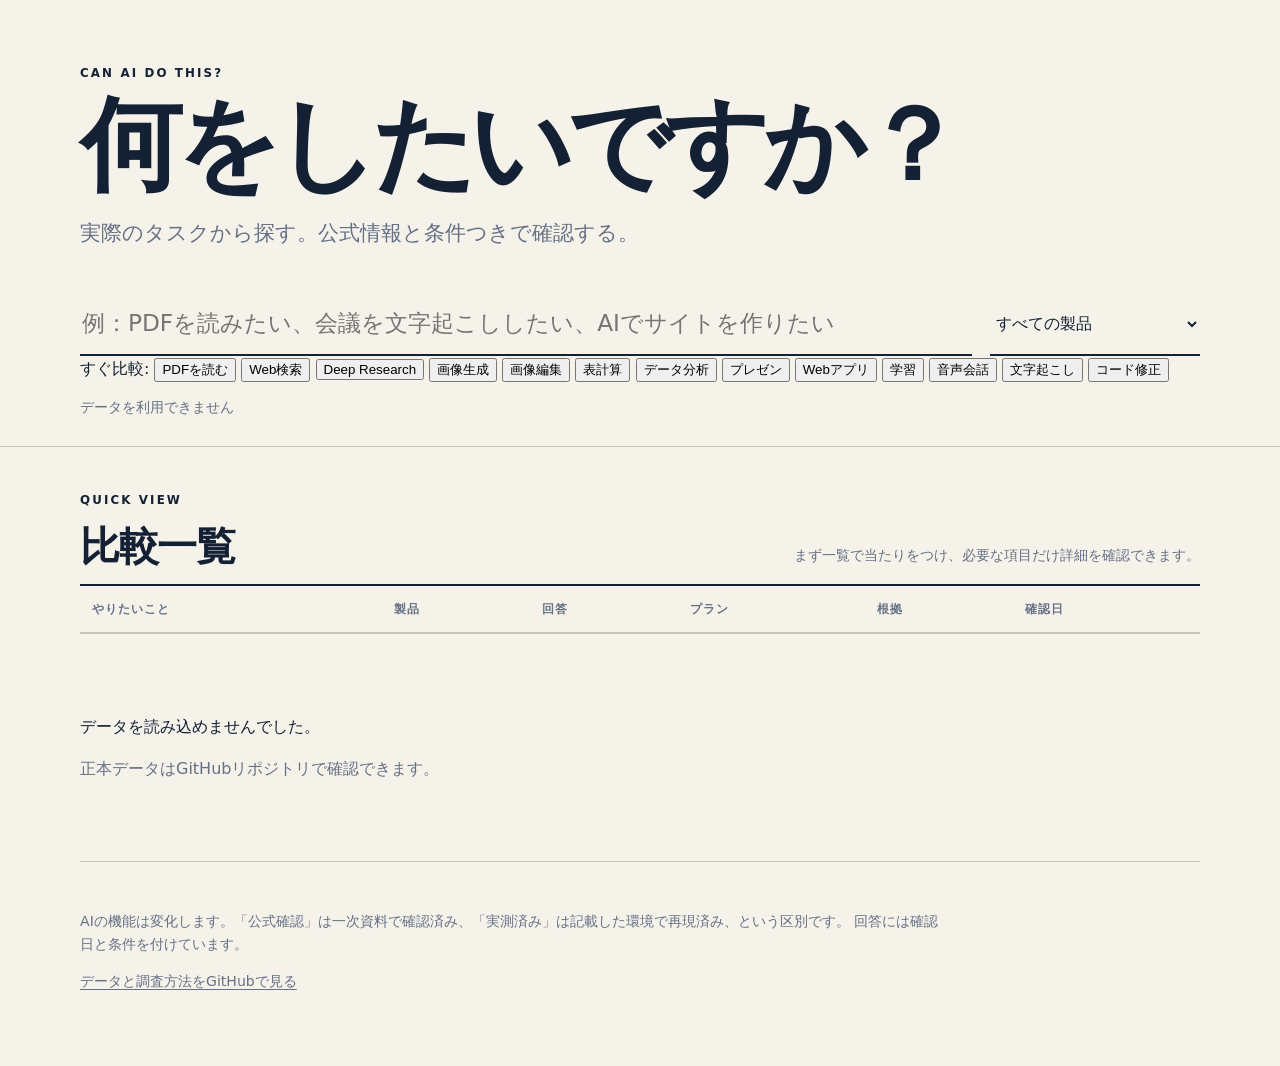
==== site/index.html @ ee1cc753 "Add plain-language comparison shortcuts" ====
<!doctype html>
<html lang="ja">
<head>
  <meta charset="utf-8">
  <meta name="viewport" content="width=device-width, initial-scale=1">
  <meta name="description" content="AIで実際に何ができるかを、公式情報と利用条件つきで確認できるタスク別データベース。">
  <title>Can AI Do This?</title>
  <link rel="stylesheet" href="./styles.css">
</head>
<body>
  <header class="masthead">
    <div class="wrap">
      <p class="eyebrow">CAN AI DO THIS?</p>
      <h1>何をしたいですか？</h1>
      <p class="lede">実際のタスクから探す。公式情報と条件つきで確認する。</p>

      <div class="search-row">
        <label class="sr-only" for="search">タスクを検索</label>
        <input id="search" type="search" autocomplete="off" placeholder="例：PDFを読みたい、会議を文字起こししたい、AIでサイトを作りたい">
        <label class="sr-only" for="product-filter">製品で絞り込む</label>
        <select id="product-filter">
          <option value="">すべての製品</option>
        </select>
      </div>

      <div class="quick-queries" aria-label="よく比較するタスク">
        <span>すぐ比較:</span>
        <button type="button" data-query="PDFを読みたい">PDFを読む</button>
        <button type="button" data-query="ネットで調べたい">Web検索</button>
        <button type="button" data-query="Deep Research">Deep Research</button>
        <button type="button" data-query="画像を作りたい">画像生成</button>
        <button type="button" data-query="写真を直したい">画像編集</button>
        <button type="button" data-query="エクセルを編集したい">表計算</button>
        <button type="button" data-query="Excelを分析したい">データ分析</button>
        <button type="button" data-query="パワポを作りたい">プレゼン</button>
        <button type="button" data-query="AIでサイトを作りたい">Webアプリ</button>
        <button type="button" data-query="勉強を教えてほしい">学習</button>
        <button type="button" data-query="AIと話したい">音声会話</button>
        <button type="button" data-query="会議を文字起こししたい">文字起こし</button>
        <button type="button" data-query="GitHubのコードを直してほしい">コード修正</button>
      </div>

      <div class="meta-row">
        <span id="result-count">読み込み中…</span>
        <span id="freshness"></span>
      </div>
    </div>
  </header>

  <main class="wrap">
    <section class="comparison-section" aria-labelledby="comparison-heading">
      <div class="section-head">
        <div>
          <p class="section-kicker">QUICK VIEW</p>
          <h2 id="comparison-heading" class="section-title">比較一覧</h2>
        </div>
        <p class="section-note">まず一覧で当たりをつけ、必要な項目だけ詳細を確認できます。</p>
      </div>
      <div class="comparison-wrap">
        <table class="comparison-table">
          <thead>
            <tr>
              <th scope="col">やりたいこと</th>
              <th scope="col">製品</th>
              <th scope="col">回答</th>
              <th scope="col">プラン</th>
              <th scope="col">根拠</th>
              <th scope="col">確認日</th>
            </tr>
          </thead>
          <tbody id="comparison-body"></tbody>
        </table>
      </div>
    </section>

    <section class="detail-section" aria-labelledby="detail-heading" hidden>
      <div class="section-head">
        <div>
          <p class="section-kicker">DETAILS</p>
          <h2 id="detail-heading" class="section-title">詳しく見る</h2>
        </div>
      </div>
      <div id="results" aria-live="polite"></div>
    </section>

    <div id="empty" class="empty" hidden>
      <p>一致する項目はまだありません。</p>
      <p class="muted">短い言葉、製品名、別の動詞で検索してみてください。</p>
    </div>
    <div id="error" class="error" hidden>
      <p>データを読み込めませんでした。</p>
      <p class="muted">正本データはGitHubリポジトリで確認できます。</p>
    </div>
  </main>

  <footer class="wrap footer">
    <p>
      AIの機能は変化します。「公式確認」は一次資料で確認済み、「実測済み」は記載した環境で再現済み、という区別です。
      回答には確認日と条件を付けています。
    </p>
    <p>
      <a href="https://github.com/Josh-Temple/can-ai-do-this">データと調査方法をGitHubで見る</a>
    </p>
  </footer>

  <script src="./freshness.js" defer></script>
  <script src="./app.js" defer></script>
</body>
</html>
---- site/styles.css ----
:root {
  --paper: #f5f2ea;
  --ink: #142033;
  --muted: #667085;
  --line: #c9c4b9;
  --soft: #e9e4d9;
  --yes: #1f6b4f;
  --partial: #8a5a12;
  --no: #8a2f2f;
  --unknown: #5d6470;
  --max: 1120px;
}

* { box-sizing: border-box; }

html {
  color-scheme: light;
  scroll-behavior: smooth;
}

body {
  margin: 0;
  background: var(--paper);
  color: var(--ink);
  font-family: Inter, "Noto Sans JP", ui-sans-serif, system-ui, -apple-system, BlinkMacSystemFont, "Segoe UI", sans-serif;
  line-height: 1.6;
}

a {
  color: inherit;
  text-underline-offset: 0.18em;
}

.wrap {
  width: min(var(--max), calc(100% - 36px));
  margin: 0 auto;
}

.masthead {
  padding: 64px 0 28px;
  border-bottom: 1px solid var(--line);
}

.eyebrow,
.section-kicker {
  margin: 0 0 14px;
  font-size: 0.74rem;
  letter-spacing: 0.18em;
  font-weight: 750;
}

h1 {
  margin: 0;
  max-width: 900px;
  font-size: clamp(2.6rem, 8vw, 6.4rem);
  line-height: 0.94;
  letter-spacing: -0.06em;
  font-weight: 760;
}

.lede {
  margin: 24px 0 0;
  font-size: clamp(1rem, 2.2vw, 1.3rem);
  color: var(--muted);
}

.search-row {
  display: grid;
  grid-template-columns: minmax(0, 1fr) 210px;
  gap: 18px;
  margin-top: 42px;
}

input,
select {
  width: 100%;
  border: 0;
  border-bottom: 2px solid var(--ink);
  border-radius: 0;
  background: transparent;
  color: var(--ink);
  font: inherit;
  padding: 12px 2px;
}

input {
  font-size: clamp(1.05rem, 2.2vw, 1.45rem);
}

select {
  font-size: 0.98rem;
}

input:focus,
select:focus {
  outline: 3px solid rgba(20, 32, 51, 0.13);
  outline-offset: 4px;
}

.meta-row {
  display: flex;
  justify-content: space-between;
  gap: 20px;
  padding-top: 14px;
  color: var(--muted);
  font-size: 0.86rem;
}

.comparison-section,
.detail-section {
  padding-top: 44px;
}

.section-head {
  display: flex;
  justify-content: space-between;
  align-items: end;
  gap: 28px;
  padding-bottom: 16px;
}

.section-title {
  margin: 0;
  font-size: clamp(1.65rem, 3.5vw, 2.5rem);
  letter-spacing: -0.035em;
  line-height: 1.1;
}

.section-note {
  max-width: 460px;
  margin: 0;
  color: var(--muted);
  font-size: 0.9rem;
}

.comparison-wrap {
  overflow-x: auto;
  border-top: 2px solid var(--ink);
  border-bottom: 1px solid var(--line);
}

.comparison-table {
  width: 100%;
  min-width: 860px;
  border-collapse: collapse;
  font-size: 0.88rem;
}

.comparison-table th,
.comparison-table td {
  padding: 14px 12px;
  border-bottom: 1px solid var(--line);
  vertical-align: top;
  text-align: left;
}

.comparison-table th {
  font-size: 0.73rem;
  letter-spacing: 0.08em;
  text-transform: uppercase;
  color: var(--muted);
  font-weight: 700;
}

.comparison-table tr:last-child td {
  border-bottom: 0;
}

.task-cell {
  min-width: 310px;
  font-size: 0.96rem;
  font-weight: 650;
}

#results {
  padding: 0 0 64px;
  border-top: 2px solid var(--ink);
}

.question {
  border-bottom: 1px solid var(--line);
  padding: 34px 0 30px;
  scroll-margin-top: 18px;
}

.question-head {
  display: grid;
  grid-template-columns: minmax(0, 1fr) auto;
  gap: 22px;
  align-items: start;
}

.question-id {
  margin: 0 0 7px;
  color: var(--muted);
  font-size: 0.78rem;
  letter-spacing: 0.08em;
  text-transform: uppercase;
}

.question h2 {
  margin: 0;
  max-width: 860px;
  font-size: clamp(1.4rem, 3.2vw, 2.15rem);
  line-height: 1.2;
  letter-spacing: -0.025em;
}

.answer-badge {
  display: inline-block;
  border: 1px solid currentColor;
  padding: 5px 8px;
  font-size: 0.72rem;
  font-weight: 760;
  letter-spacing: 0.04em;
  white-space: nowrap;
}

.answer-badge.yes { color: var(--yes); }
.answer-badge.partial { color: var(--partial); }
.answer-badge.no { color: var(--no); }
.answer-badge.unknown { color: var(--unknown); }

.answer {
  display: grid;
  grid-template-columns: 190px minmax(0, 1fr);
  gap: 26px;
  margin-top: 26px;
}

.answer + .answer {
  border-top: 1px dashed var(--line);
  padding-top: 24px;
}

.answer-meta {
  font-size: 0.82rem;
  color: var(--muted);
}

.answer-meta strong {
  display: block;
  color: var(--ink);
  font-size: 0.98rem;
  margin-bottom: 4px;
}

.answer-summary {
  margin-top: 0;
  font-size: 1.06rem;
}

.details {
  margin-top: 18px;
}

.details summary {
  cursor: pointer;
  width: fit-content;
  font-weight: 680;
}

.detail-grid {
  display: grid;
  grid-template-columns: 1fr 1fr;
  gap: 28px;
  margin-top: 20px;
}

.detail-grid h3,
.sources h3 {
  margin: 0 0 8px;
  font-size: 0.76rem;
  letter-spacing: 0.08em;
  text-transform: uppercase;
}

.detail-grid ul,
.sources ul {
  margin: 0;
  padding-left: 1.15rem;
}

.detail-grid li,
.sources li {
  margin: 0 0 7px;
}

.sources {
  margin-top: 22px;
  padding-top: 18px;
  border-top: 1px solid var(--soft);
}

.source-kind {
  color: var(--muted);
  font-size: 0.78rem;
}

.community {
  margin-top: 18px;
  color: var(--muted);
  font-size: 0.9rem;
}

.empty,
.error {
  padding: 64px 0;
  border-bottom: 1px solid var(--line);
}

.muted {
  color: var(--muted);
}

.footer {
  padding: 34px 0 60px;
  color: var(--muted);
  font-size: 0.88rem;
}

.footer p {
  max-width: 860px;
}

.sr-only {
  position: absolute;
  width: 1px;
  height: 1px;
  overflow: hidden;
  clip: rect(0, 0, 0, 0);
  white-space: nowrap;
}

@media (max-width: 720px) {
  .masthead { padding-top: 42px; }

  .search-row {
    grid-template-columns: 1fr;
    gap: 10px;
  }

  .meta-row,
  .section-head {
    align-items: flex-start;
    flex-direction: column;
    gap: 5px;
  }

  .comparison-section,
  .detail-section {
    padding-top: 36px;
  }

  .question-head {
    grid-template-columns: 1fr;
    gap: 14px;
  }

  .answer {
    grid-template-columns: 1fr;
    gap: 10px;
  }

  .detail-grid {
    grid-template-columns: 1fr;
  }
}


.question-masthead {
  padding-top: 36px;
}

.back-link {
  display: inline-block;
  margin-bottom: 28px;
  color: var(--muted);
  font-size: 0.9rem;
}

.question-page-title {
  max-width: 980px;
  font-size: clamp(2rem, 5.5vw, 4.6rem);
  line-height: 1.04;
}

.question-page-badge {
  margin-top: 22px;
}

.question-page {
  padding-top: 12px;
}

.question-page-answer {
  padding: 30px 0 34px;
  margin-top: 0;
  border-bottom: 1px solid var(--line);
}

.related-section {
  padding: 44px 0 24px;
}

.related-list {
  list-style: none;
  margin: 18px 0 0;
  padding: 0;
  border-top: 2px solid var(--ink);
}

.related-list li {
  display: flex;
  justify-content: space-between;
  gap: 24px;
  padding: 15px 0;
  border-bottom: 1px solid var(--line);
}

.related-list li span {
  flex: 0 0 auto;
  color: var(--muted);
  font-size: 0.82rem;
}

@media (max-width: 720px) {
  .question-page-answer {
    padding-top: 24px;
  }

  .related-list li {
    flex-direction: column;
    gap: 3px;
  }
}


.review-hint {
  margin-top: 4px;
  color: var(--muted);
  font-size: 0.72rem;
  white-space: nowrap;
}

.review-hint.due,
.freshness-due {
  color: var(--partial);
  font-weight: 720;
}

.freshness-warning {
  margin: 0 0 16px;
  padding: 11px 14px;
  border-left: 3px solid var(--partial);
  background: var(--soft);
  font-size: 0.9rem;
}

.freshness-flag {
  display: inline-block;
  margin-left: 10px;
  border: 1px solid var(--partial);
  padding: 5px 8px;
  color: var(--partial);
  font-size: 0.72rem;
  font-weight: 760;
  letter-spacing: 0.04em;
  white-space: nowrap;
}
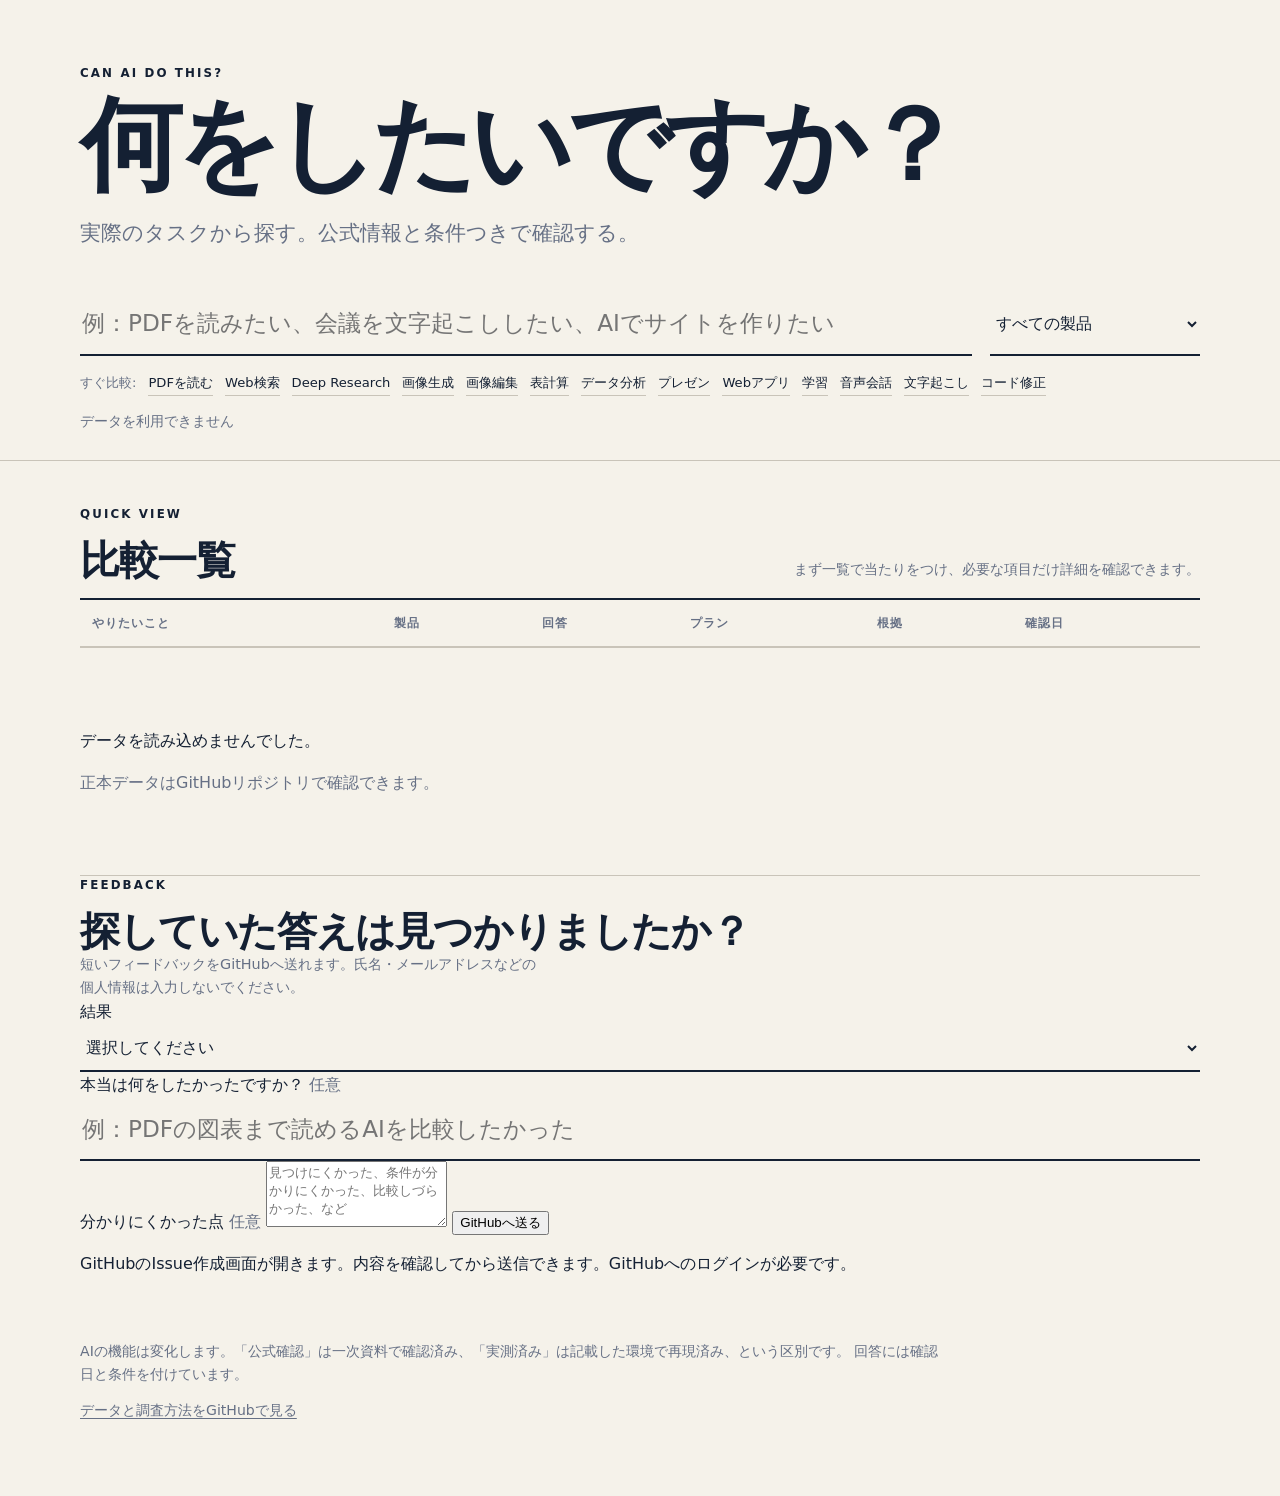
==== commit 3796c425: "Add public GitHub feedback form" ====
--- a/site/index.html
+++ b/site/index.html
@@ -91,6 +91,31 @@
       <p>データを読み込めませんでした。</p>
       <p class="muted">正本データはGitHubリポジトリで確認できます。</p>
     </div>
+
+    <section class="feedback-section" aria-labelledby="feedback-heading">
+      <p class="section-kicker">FEEDBACK</p>
+      <h2 id="feedback-heading" class="section-title">探していた答えは見つかりましたか？</h2>
+      <p class="section-note feedback-note">短いフィードバックをGitHubへ送れます。氏名・メールアドレスなどの個人情報は入力しないでください。</p>
+
+      <form id="feedback-form" class="feedback-form">
+        <label for="feedback-outcome">結果</label>
+        <select id="feedback-outcome" required>
+          <option value="">選択してください</option>
+          <option value="見つかった">見つかった</option>
+          <option value="一部見つかった">一部見つかった</option>
+          <option value="見つからなかった">見つからなかった</option>
+        </select>
+
+        <label for="feedback-intent">本当は何をしたかったですか？ <span class="muted">任意</span></label>
+        <input id="feedback-intent" type="text" maxlength="300" autocomplete="off" placeholder="例：PDFの図表まで読めるAIを比較したかった">
+
+        <label for="feedback-confusion">分かりにくかった点 <span class="muted">任意</span></label>
+        <textarea id="feedback-confusion" rows="4" maxlength="1000" placeholder="見つけにくかった、条件が分かりにくかった、比較しづらかった、など"></textarea>
+
+        <button class="feedback-submit" type="submit">GitHubへ送る</button>
+        <p class="feedback-help">GitHubのIssue作成画面が開きます。内容を確認してから送信できます。GitHubへのログインが必要です。</p>
+      </form>
+    </section>
   </main>
 
   <footer class="wrap footer">
@@ -104,6 +129,7 @@
   </footer>
 
   <script src="./freshness.js" defer></script>
+  <script src="./feedback.js" defer></script>
   <script src="./app.js" defer></script>
 </body>
 </html>
--- a/site/styles.css
+++ b/site/styles.css
@@ -71,6 +71,38 @@
   margin-top: 42px;
 }
 
+.quick-queries {
+  display: flex;
+  flex-wrap: wrap;
+  gap: 7px 12px;
+  align-items: center;
+  margin-top: 14px;
+  color: var(--muted);
+  font-size: 0.82rem;
+}
+
+.quick-queries button {
+  appearance: none;
+  border: 0;
+  border-bottom: 1px solid var(--line);
+  border-radius: 0;
+  background: transparent;
+  color: var(--ink);
+  cursor: pointer;
+  font: inherit;
+  padding: 2px 0;
+}
+
+.quick-queries button:hover,
+.quick-queries button:focus-visible {
+  border-bottom-color: var(--ink);
+}
+
+.quick-queries button:focus-visible {
+  outline: 3px solid rgba(20, 32, 51, 0.13);
+  outline-offset: 3px;
+}
+
 input,
 select {
   width: 100%;
@@ -340,6 +372,65 @@
     gap: 10px;
   }
 
+  .quick-queries {
+    gap: 6px 10px;
+  }
+
+  .comparison-wrap {
+    overflow-x: visible;
+  }
+
+  .comparison-table {
+    min-width: 0;
+  }
+
+  .comparison-table thead {
+    display: none;
+  }
+
+  .comparison-table,
+  .comparison-table tbody,
+  .comparison-table tr {
+    display: block;
+    width: 100%;
+  }
+
+  .comparison-table tr {
+    padding: 14px 0;
+    border-bottom: 1px solid var(--line);
+  }
+
+  .comparison-table tr:last-child {
+    border-bottom: 0;
+  }
+
+  .comparison-table td {
+    display: grid;
+    grid-template-columns: 6.7rem minmax(0, 1fr);
+    gap: 10px;
+    padding: 4px 0;
+    border-bottom: 0;
+  }
+
+  .comparison-table td::before {
+    content: attr(data-label);
+    color: var(--muted);
+    font-size: 0.72rem;
+    font-weight: 700;
+    letter-spacing: 0.05em;
+  }
+
+  .comparison-table .task-cell {
+    display: block;
+    min-width: 0;
+    padding-bottom: 9px;
+    font-size: 1rem;
+  }
+
+  .comparison-table .task-cell::before {
+    display: none;
+  }
+
   .meta-row,
   .section-head {
     align-items: flex-start;
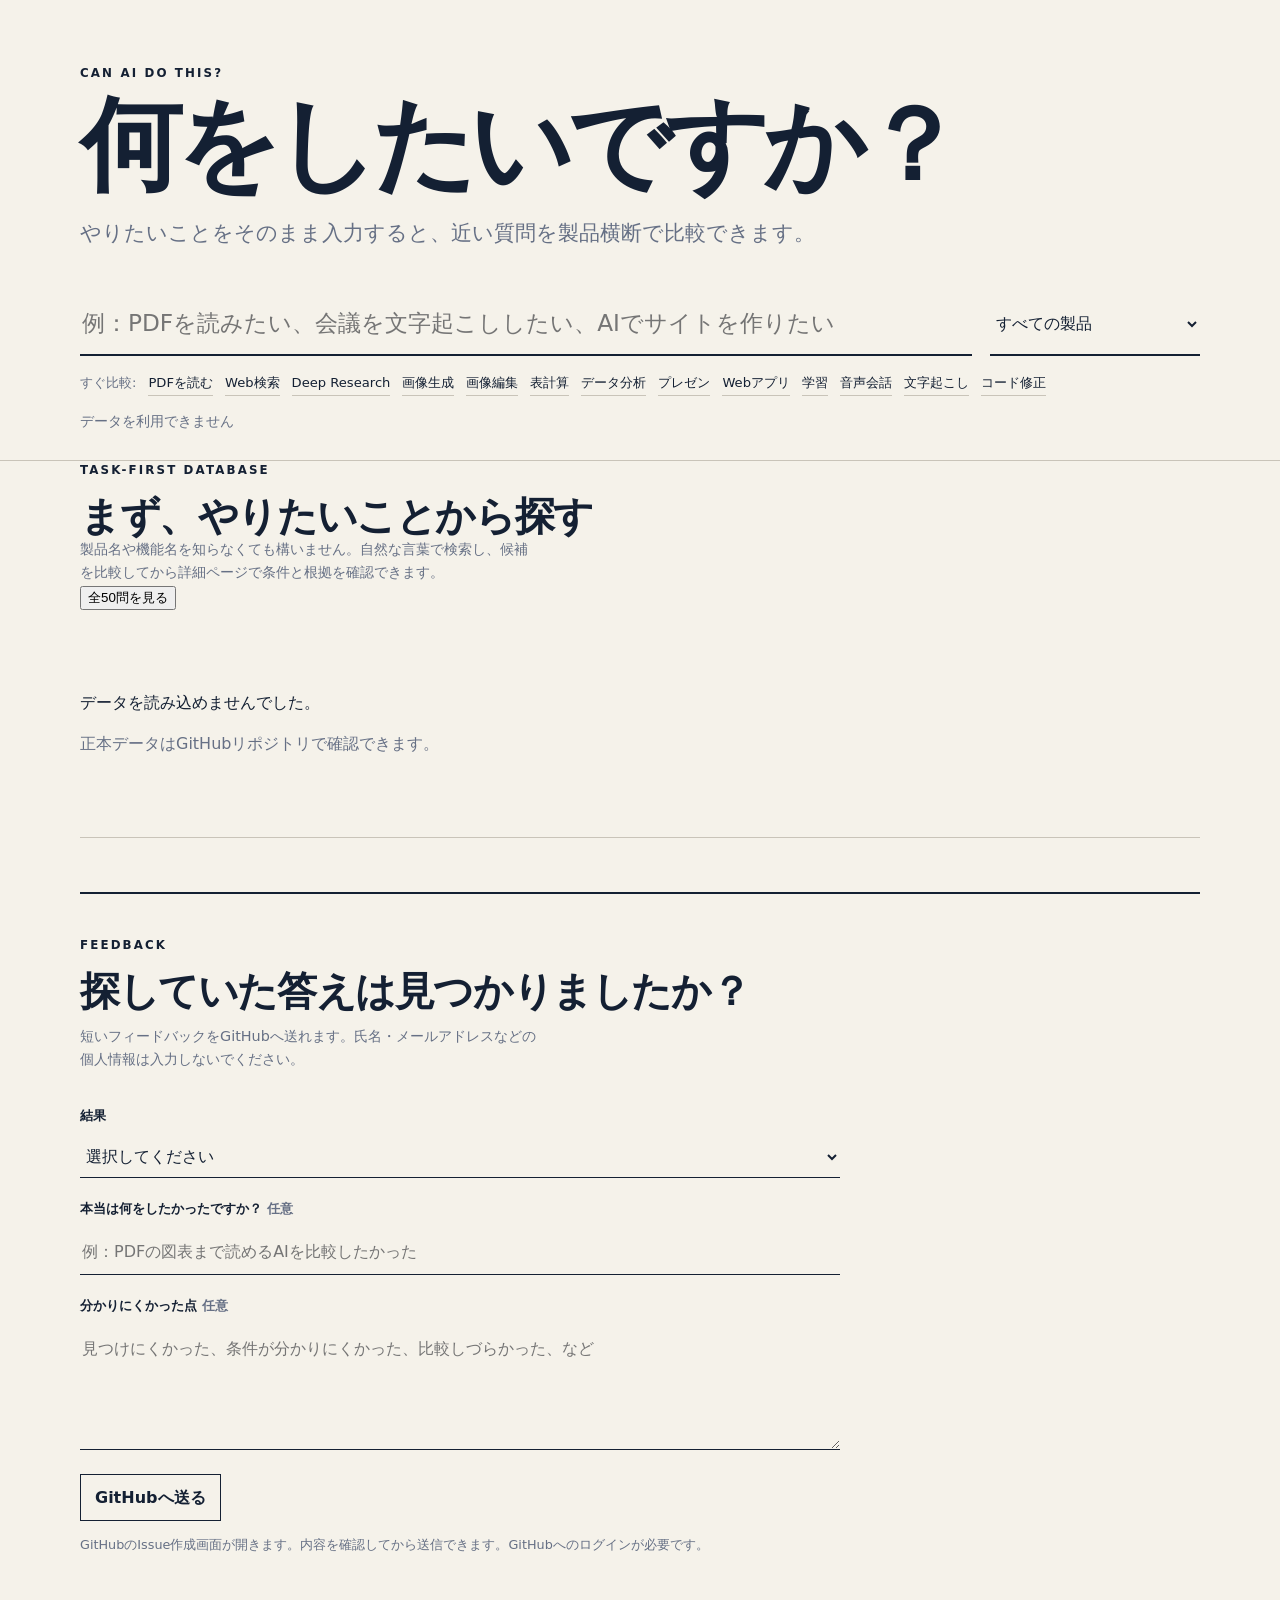
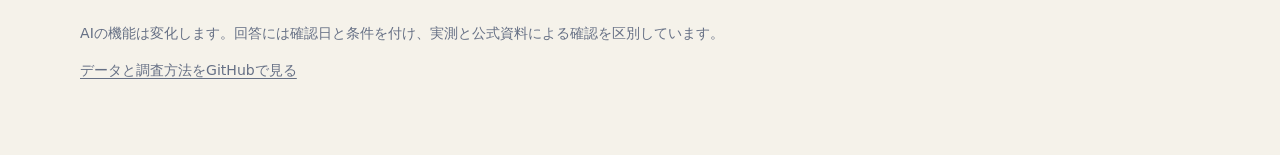
==== commit 1fb8fbc9: "Make the landing page search-first" ====
--- a/site/index.html
+++ b/site/index.html
@@ -12,7 +12,7 @@
     <div class="wrap">
       <p class="eyebrow">CAN AI DO THIS?</p>
       <h1>何をしたいですか？</h1>
-      <p class="lede">実際のタスクから探す。公式情報と条件つきで確認する。</p>
+      <p class="lede">やりたいことをそのまま入力すると、近い質問を製品横断で比較できます。</p>
 
       <div class="search-row">
         <label class="sr-only" for="search">タスクを検索</label>
@@ -41,21 +41,31 @@
       </div>
 
       <div class="meta-row">
-        <span id="result-count">読み込み中…</span>
+        <span id="result-count" aria-live="polite">読み込み中…</span>
         <span id="freshness"></span>
       </div>
     </div>
   </header>
 
   <main class="wrap">
-    <section class="comparison-section" aria-labelledby="comparison-heading">
+    <section id="intro-state" class="intro-state" aria-labelledby="intro-heading">
+      <div>
+        <p class="section-kicker">TASK-FIRST DATABASE</p>
+        <h2 id="intro-heading" class="section-title">まず、やりたいことから探す</h2>
+        <p class="section-note intro-note">製品名や機能名を知らなくても構いません。自然な言葉で検索し、候補を比較してから詳細ページで条件と根拠を確認できます。</p>
+      </div>
+      <button id="show-all" class="text-button" type="button">全50問を見る</button>
+    </section>
+
+    <section id="comparison-section" class="comparison-section" aria-labelledby="comparison-heading" hidden>
       <div class="section-head">
         <div>
-          <p class="section-kicker">QUICK VIEW</p>
-          <h2 id="comparison-heading" class="section-title">比較一覧</h2>
+          <p class="section-kicker">COMPARE</p>
+          <h2 id="comparison-heading" class="section-title">比較結果</h2>
         </div>
-        <p class="section-note">まず一覧で当たりをつけ、必要な項目だけ詳細を確認できます。</p>
+        <p id="comparison-note" class="section-note">検索意図との近さを優先して表示しています。質問を開くと、条件・制限・一次資料を確認できます。</p>
       </div>
+      <p class="evidence-key"><strong>根拠:</strong> 実測済み＝記載環境で再現済み ／ 公式確認＝一次資料で確認済み ／ 要再確認＝確認期限超過</p>
       <div class="comparison-wrap">
         <table class="comparison-table">
           <thead>
@@ -73,20 +83,12 @@
       </div>
     </section>
 
-    <section class="detail-section" aria-labelledby="detail-heading" hidden>
-      <div class="section-head">
-        <div>
-          <p class="section-kicker">DETAILS</p>
-          <h2 id="detail-heading" class="section-title">詳しく見る</h2>
-        </div>
-      </div>
-      <div id="results" aria-live="polite"></div>
-    </section>
+    <div id="empty" class="empty" hidden>
+      <p><strong>近い質問を見つけられませんでした。</strong></p>
+      <p class="muted">短い言葉や別の動詞でも試せます。探しているタスク自体が未収載なら、そのまま知らせてください。</p>
+      <button id="empty-feedback-button" class="text-button" type="button">見つからなかった内容を知らせる</button>
+    </div>
 
-    <div id="empty" class="empty" hidden>
-      <p>一致する項目はまだありません。</p>
-      <p class="muted">短い言葉、製品名、別の動詞で検索してみてください。</p>
-    </div>
     <div id="error" class="error" hidden>
       <p>データを読み込めませんでした。</p>
       <p class="muted">正本データはGitHubリポジトリで確認できます。</p>
@@ -120,8 +122,7 @@
 
   <footer class="wrap footer">
     <p>
-      AIの機能は変化します。「公式確認」は一次資料で確認済み、「実測済み」は記載した環境で再現済み、という区別です。
-      回答には確認日と条件を付けています。
+      AIの機能は変化します。回答には確認日と条件を付け、実測と公式資料による確認を区別しています。
     </p>
     <p>
       <a href="https://github.com/Josh-Temple/can-ai-do-this">データと調査方法をGitHubで見る</a>
--- a/site/styles.css
+++ b/site/styles.css
@@ -559,3 +559,94 @@
   letter-spacing: 0.04em;
   white-space: nowrap;
 }
+
+
+.feedback-section {
+  margin-top: 54px;
+  padding: 42px 0 18px;
+  border-top: 2px solid var(--ink);
+}
+
+.feedback-note {
+  margin-top: 12px;
+}
+
+.feedback-form {
+  display: grid;
+  grid-template-columns: minmax(0, 1fr);
+  gap: 10px;
+  max-width: 760px;
+  margin-top: 24px;
+}
+
+.feedback-form label {
+  margin-top: 10px;
+  font-size: 0.82rem;
+  font-weight: 700;
+}
+
+.feedback-form select,
+.feedback-form input,
+.feedback-form textarea {
+  width: 100%;
+  border: 0;
+  border-bottom: 1px solid var(--ink);
+  border-radius: 0;
+  background: transparent;
+  color: var(--ink);
+  font: inherit;
+  padding: 10px 2px;
+}
+
+.feedback-form textarea {
+  min-height: 7.5rem;
+  resize: vertical;
+}
+
+.feedback-form select:focus,
+.feedback-form input:focus,
+.feedback-form textarea:focus {
+  outline: 3px solid rgba(20, 32, 51, 0.13);
+  outline-offset: 4px;
+}
+
+.feedback-submit {
+  width: fit-content;
+  margin-top: 14px;
+  border: 1px solid var(--ink);
+  border-radius: 0;
+  background: transparent;
+  color: var(--ink);
+  cursor: pointer;
+  font: inherit;
+  font-weight: 720;
+  padding: 10px 14px;
+}
+
+.feedback-submit:hover,
+.feedback-submit:focus-visible {
+  background: var(--ink);
+  color: var(--paper);
+}
+
+.feedback-submit:focus-visible {
+  outline: 3px solid rgba(20, 32, 51, 0.13);
+  outline-offset: 4px;
+}
+
+.feedback-help {
+  margin: 4px 0 0;
+  color: var(--muted);
+  font-size: 0.8rem;
+}
+
+@media (max-width: 720px) {
+  .feedback-section {
+    margin-top: 40px;
+    padding-top: 32px;
+  }
+
+  .feedback-submit {
+    width: 100%;
+  }
+}
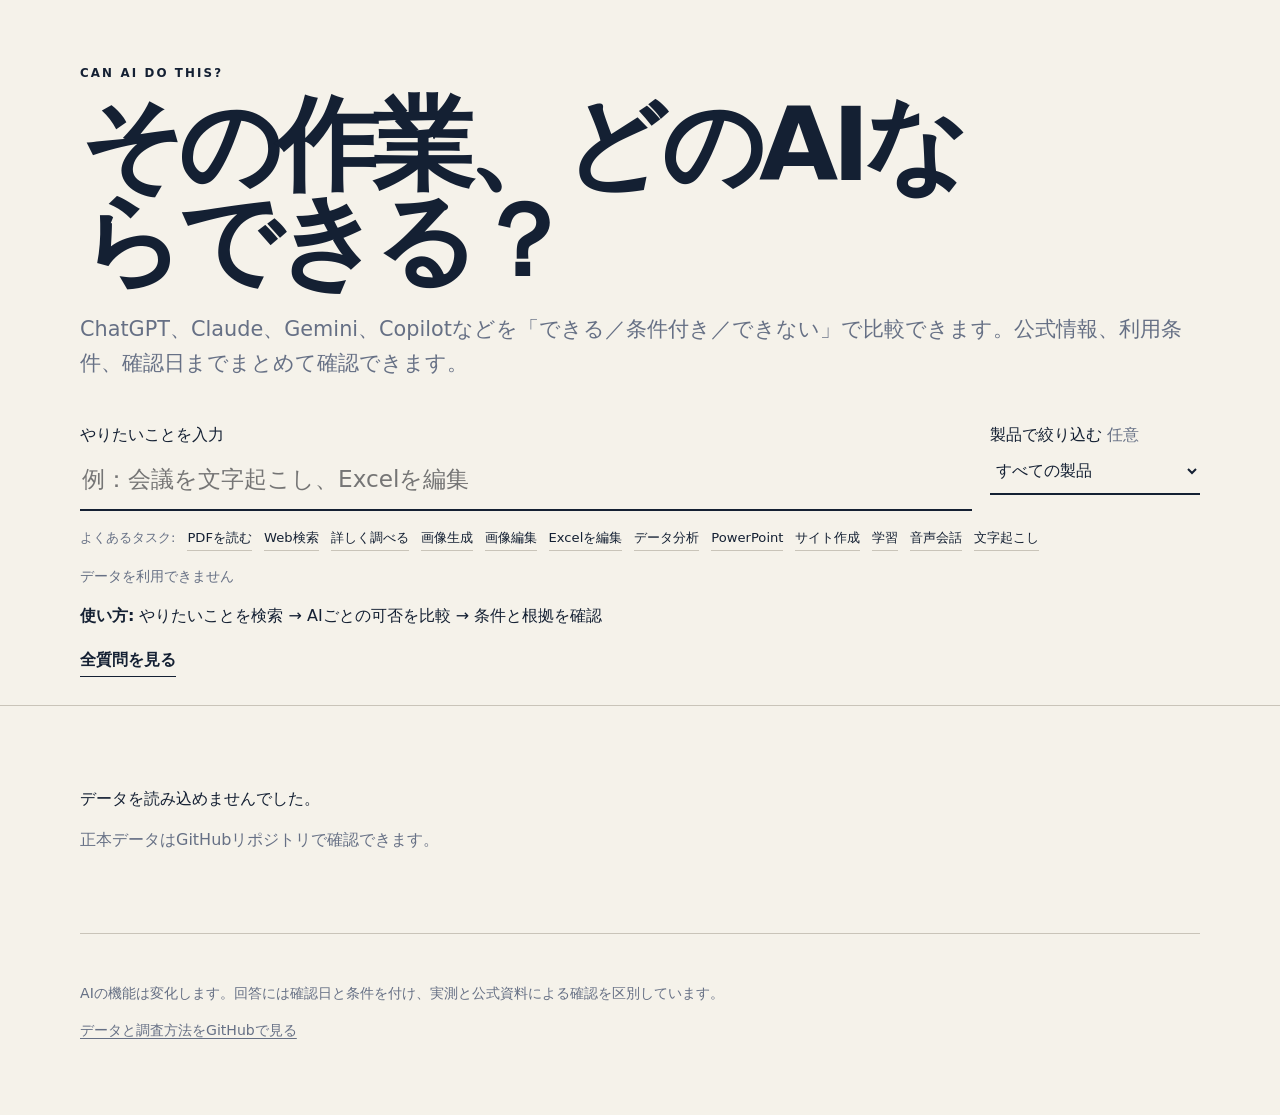
==== commit b1091649: "Clarify the site purpose in the first viewport" ====
--- a/site/index.html
+++ b/site/index.html
@@ -3,60 +3,59 @@
 <head>
   <meta charset="utf-8">
   <meta name="viewport" content="width=device-width, initial-scale=1">
-  <meta name="description" content="AIで実際に何ができるかを、公式情報と利用条件つきで確認できるタスク別データベース。">
-  <title>Can AI Do This?</title>
+  <meta name="description" content="AIでやりたい作業について、ChatGPT・Claude・Gemini・Copilotなどの対応可否を、公式情報・利用条件・確認日つきで比較できます。">
+  <title>Can AI Do This? | その作業、どのAIならできる？</title>
   <link rel="stylesheet" href="./styles.css">
 </head>
 <body>
   <header class="masthead">
     <div class="wrap">
       <p class="eyebrow">CAN AI DO THIS?</p>
-      <h1>何をしたいですか？</h1>
-      <p class="lede">やりたいことをそのまま入力すると、近い質問を製品横断で比較できます。</p>
+      <h1>その作業、どのAIならできる？</h1>
+      <p class="lede">ChatGPT、Claude、Gemini、Copilotなどを「できる／条件付き／できない」で比較できます。公式情報、利用条件、確認日までまとめて確認できます。</p>
 
       <div class="search-row">
-        <label class="sr-only" for="search">タスクを検索</label>
-        <input id="search" type="search" autocomplete="off" placeholder="例：PDFを読みたい、会議を文字起こししたい、AIでサイトを作りたい">
-        <label class="sr-only" for="product-filter">製品で絞り込む</label>
-        <select id="product-filter">
-          <option value="">すべての製品</option>
-        </select>
+        <div class="search-field">
+          <label class="field-label" for="search">やりたいことを入力</label>
+          <input id="search" type="search" autocomplete="off" placeholder="例：会議を文字起こし、Excelを編集">
+        </div>
+        <div class="search-field">
+          <label class="field-label" for="product-filter">製品で絞り込む <span class="muted">任意</span></label>
+          <select id="product-filter">
+            <option value="">すべての製品</option>
+          </select>
+        </div>
       </div>
 
-      <div class="quick-queries" aria-label="よく比較するタスク">
-        <span>すぐ比較:</span>
+      <div class="quick-queries" aria-label="よくあるタスク">
+        <span>よくあるタスク:</span>
         <button type="button" data-query="PDFを読みたい">PDFを読む</button>
         <button type="button" data-query="ネットで調べたい">Web検索</button>
-        <button type="button" data-query="Deep Research">Deep Research</button>
+        <button type="button" data-query="詳しく調べたい">詳しく調べる</button>
         <button type="button" data-query="画像を作りたい">画像生成</button>
         <button type="button" data-query="写真を直したい">画像編集</button>
-        <button type="button" data-query="エクセルを編集したい">表計算</button>
+        <button type="button" data-query="エクセルを編集したい">Excelを編集</button>
         <button type="button" data-query="Excelを分析したい">データ分析</button>
-        <button type="button" data-query="パワポを作りたい">プレゼン</button>
-        <button type="button" data-query="AIでサイトを作りたい">Webアプリ</button>
+        <button type="button" data-query="パワポを作りたい">PowerPoint</button>
+        <button type="button" data-query="AIでサイトを作りたい">サイト作成</button>
         <button type="button" data-query="勉強を教えてほしい">学習</button>
         <button type="button" data-query="AIと話したい">音声会話</button>
         <button type="button" data-query="会議を文字起こししたい">文字起こし</button>
-        <button type="button" data-query="GitHubのコードを直してほしい">コード修正</button>
       </div>
 
       <div class="meta-row">
         <span id="result-count" aria-live="polite">読み込み中…</span>
         <span id="freshness"></span>
       </div>
+
+      <div class="hero-guide">
+        <p><strong>使い方:</strong> やりたいことを検索 → AIごとの可否を比較 → 条件と根拠を確認</p>
+        <button id="show-all" class="text-button" type="button">全質問を見る</button>
+      </div>
     </div>
   </header>
 
   <main class="wrap">
-    <section id="intro-state" class="intro-state" aria-labelledby="intro-heading">
-      <div>
-        <p class="section-kicker">TASK-FIRST DATABASE</p>
-        <h2 id="intro-heading" class="section-title">まず、やりたいことから探す</h2>
-        <p class="section-note intro-note">製品名や機能名を知らなくても構いません。自然な言葉で検索し、候補を比較してから詳細ページで条件と根拠を確認できます。</p>
-      </div>
-      <button id="show-all" class="text-button" type="button">全50問を見る</button>
-    </section>
-
     <section id="comparison-section" class="comparison-section" aria-labelledby="comparison-heading" hidden>
       <div class="section-head">
         <div>
@@ -94,7 +93,7 @@
       <p class="muted">正本データはGitHubリポジトリで確認できます。</p>
     </div>
 
-    <section class="feedback-section" aria-labelledby="feedback-heading">
+    <section id="feedback-section" class="feedback-section" aria-labelledby="feedback-heading" hidden>
       <p class="section-kicker">FEEDBACK</p>
       <h2 id="feedback-heading" class="section-title">探していた答えは見つかりましたか？</h2>
       <p class="section-note feedback-note">短いフィードバックをGitHubへ送れます。氏名・メールアドレスなどの個人情報は入力しないでください。</p>
@@ -121,12 +120,8 @@
   </main>
 
   <footer class="wrap footer">
-    <p>
-      AIの機能は変化します。回答には確認日と条件を付け、実測と公式資料による確認を区別しています。
-    </p>
-    <p>
-      <a href="https://github.com/Josh-Temple/can-ai-do-this">データと調査方法をGitHubで見る</a>
-    </p>
+    <p>AIの機能は変化します。回答には確認日と条件を付け、実測と公式資料による確認を区別しています。</p>
+    <p><a href="https://github.com/Josh-Temple/can-ai-do-this">データと調査方法をGitHubで見る</a></p>
   </footer>
 
   <script src="./freshness.js" defer></script>
--- a/site/styles.css
+++ b/site/styles.css
@@ -650,3 +650,91 @@
     width: 100%;
   }
 }
+
+
+/* Search-first information architecture */
+.intro-state {
+  display: flex;
+  justify-content: space-between;
+  align-items: end;
+  gap: 32px;
+  padding: 46px 0 34px;
+  border-bottom: 1px solid var(--line);
+}
+
+.intro-note {
+  margin-top: 12px;
+  max-width: 680px;
+}
+
+.text-button {
+  appearance: none;
+  flex: 0 0 auto;
+  border: 0;
+  border-bottom: 1px solid var(--ink);
+  border-radius: 0;
+  background: transparent;
+  color: var(--ink);
+  cursor: pointer;
+  font: inherit;
+  font-weight: 680;
+  padding: 3px 0;
+}
+
+.text-button:hover,
+.text-button:focus-visible {
+  border-bottom-width: 2px;
+}
+
+.text-button:focus-visible {
+  outline: 3px solid rgba(20, 32, 51, 0.13);
+  outline-offset: 4px;
+}
+
+.evidence-key {
+  margin: -4px 0 14px;
+  color: var(--muted);
+  font-size: 0.78rem;
+}
+
+.question-evidence-key {
+  margin: 14px 0 0;
+}
+
+.empty .text-button {
+  margin-top: 10px;
+}
+
+.question-page-answer {
+  grid-template-columns: minmax(0, 1fr) 210px;
+  gap: 38px;
+}
+
+.question-page-answer .answer-meta {
+  border-left: 1px solid var(--line);
+  padding-left: 18px;
+}
+
+@media (max-width: 720px) {
+  .intro-state {
+    align-items: flex-start;
+    flex-direction: column;
+    gap: 18px;
+    padding-top: 36px;
+  }
+
+  .question-page-answer {
+    grid-template-columns: 1fr;
+    gap: 22px;
+  }
+
+  .question-page-answer .answer-meta {
+    border-top: 1px solid var(--line);
+    border-left: 0;
+    padding: 16px 0 0;
+  }
+
+  .evidence-key {
+    line-height: 1.7;
+  }
+}
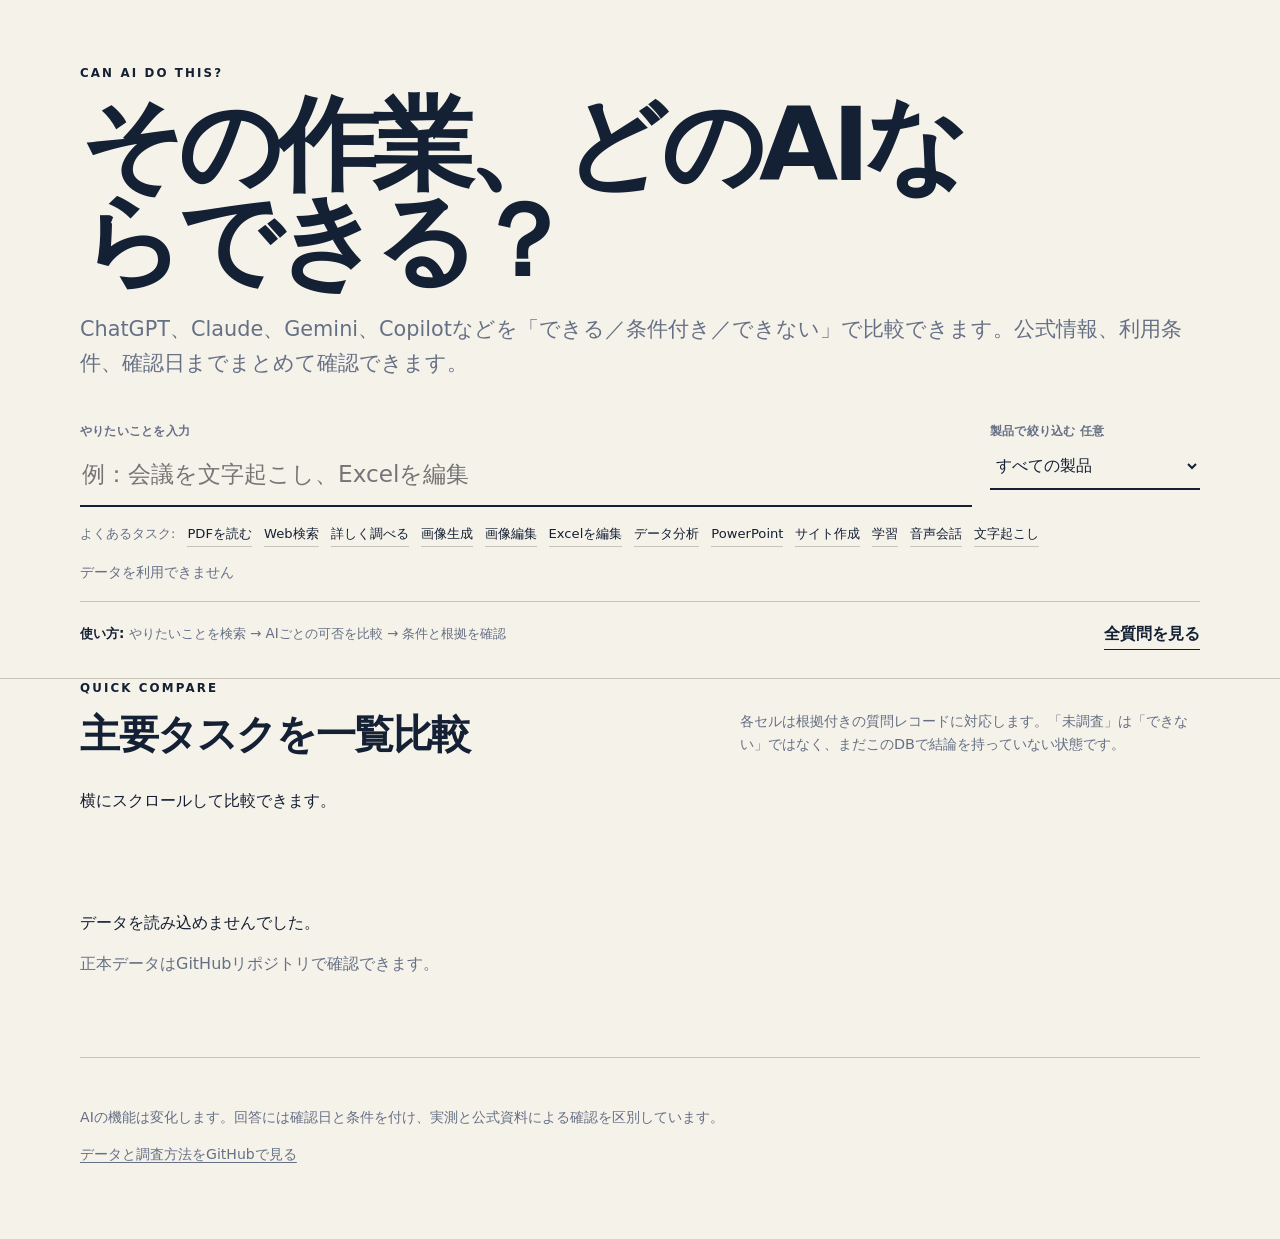
==== commit 5cbce227: "Add task-by-product overview matrix" ====
--- a/site/index.html
+++ b/site/index.html
@@ -56,11 +56,29 @@
   </header>
 
   <main class="wrap">
+    <section id="overview-section" class="overview-section" aria-labelledby="overview-heading">
+      <div class="section-head">
+        <div>
+          <p class="section-kicker">QUICK COMPARE</p>
+          <h2 id="overview-heading" class="section-title">主要タスクを一覧比較</h2>
+        </div>
+        <p class="section-note">各セルは根拠付きの質問レコードに対応します。「未調査」は「できない」ではなく、まだこのDBで結論を持っていない状態です。</p>
+      </div>
+      <p id="matrix-coverage" class="matrix-coverage" aria-live="polite"></p>
+      <p class="matrix-scroll-hint">横にスクロールして比較できます。</p>
+      <div class="matrix-wrap" tabindex="0" aria-label="主要AIサービス比較表">
+        <table class="matrix-table">
+          <thead id="matrix-head"></thead>
+          <tbody id="matrix-body"></tbody>
+        </table>
+      </div>
+    </section>
+
     <section id="comparison-section" class="comparison-section" aria-labelledby="comparison-heading" hidden>
       <div class="section-head">
         <div>
-          <p class="section-kicker">COMPARE</p>
-          <h2 id="comparison-heading" class="section-title">比較結果</h2>
+          <p class="section-kicker">SEARCH RESULT</p>
+          <h2 id="comparison-heading" class="section-title">検索結果</h2>
         </div>
         <p id="comparison-note" class="section-note">検索意図との近さを優先して表示しています。質問を開くと、条件・制限・一次資料を確認できます。</p>
       </div>
--- a/site/styles.css
+++ b/site/styles.css
@@ -653,20 +653,6 @@
 
 
 /* Search-first information architecture */
-.intro-state {
-  display: flex;
-  justify-content: space-between;
-  align-items: end;
-  gap: 32px;
-  padding: 46px 0 34px;
-  border-bottom: 1px solid var(--line);
-}
-
-.intro-note {
-  margin-top: 12px;
-  max-width: 680px;
-}
-
 .text-button {
   appearance: none;
   flex: 0 0 auto;
@@ -716,13 +702,6 @@
 }
 
 @media (max-width: 720px) {
-  .intro-state {
-    align-items: flex-start;
-    flex-direction: column;
-    gap: 18px;
-    padding-top: 36px;
-  }
-
   .question-page-answer {
     grid-template-columns: 1fr;
     gap: 22px;
@@ -738,3 +717,79 @@
     line-height: 1.7;
   }
 }
+
+
+/* Purpose-first mobile refinement */
+.field-label {
+  display: block;
+  margin-bottom: 2px;
+  color: var(--muted);
+  font-size: 0.76rem;
+  font-weight: 700;
+  letter-spacing: 0.02em;
+}
+
+.search-field {
+  min-width: 0;
+}
+
+.hero-guide {
+  display: flex;
+  align-items: center;
+  justify-content: space-between;
+  gap: 24px;
+  margin-top: 18px;
+  padding-top: 16px;
+  border-top: 1px solid var(--line);
+}
+
+.hero-guide p {
+  margin: 0;
+  color: var(--muted);
+  font-size: 0.84rem;
+}
+
+.hero-guide strong {
+  color: var(--ink);
+}
+
+@media (max-width: 720px) {
+  .masthead {
+    padding-top: 34px;
+    padding-bottom: 24px;
+  }
+
+  h1 {
+    font-size: clamp(2.45rem, 11.5vw, 3.4rem);
+    line-height: 1.02;
+    letter-spacing: -0.055em;
+  }
+
+  .lede {
+    margin-top: 18px;
+    font-size: 1rem;
+    line-height: 1.75;
+  }
+
+  .search-row {
+    margin-top: 30px;
+  }
+
+  .quick-queries {
+    margin-top: 12px;
+    line-height: 1.8;
+  }
+
+  .meta-row {
+    margin-top: 4px;
+    padding-top: 10px;
+  }
+
+  .hero-guide {
+    align-items: flex-start;
+    flex-direction: column;
+    gap: 10px;
+    margin-top: 14px;
+    padding-top: 14px;
+  }
+}
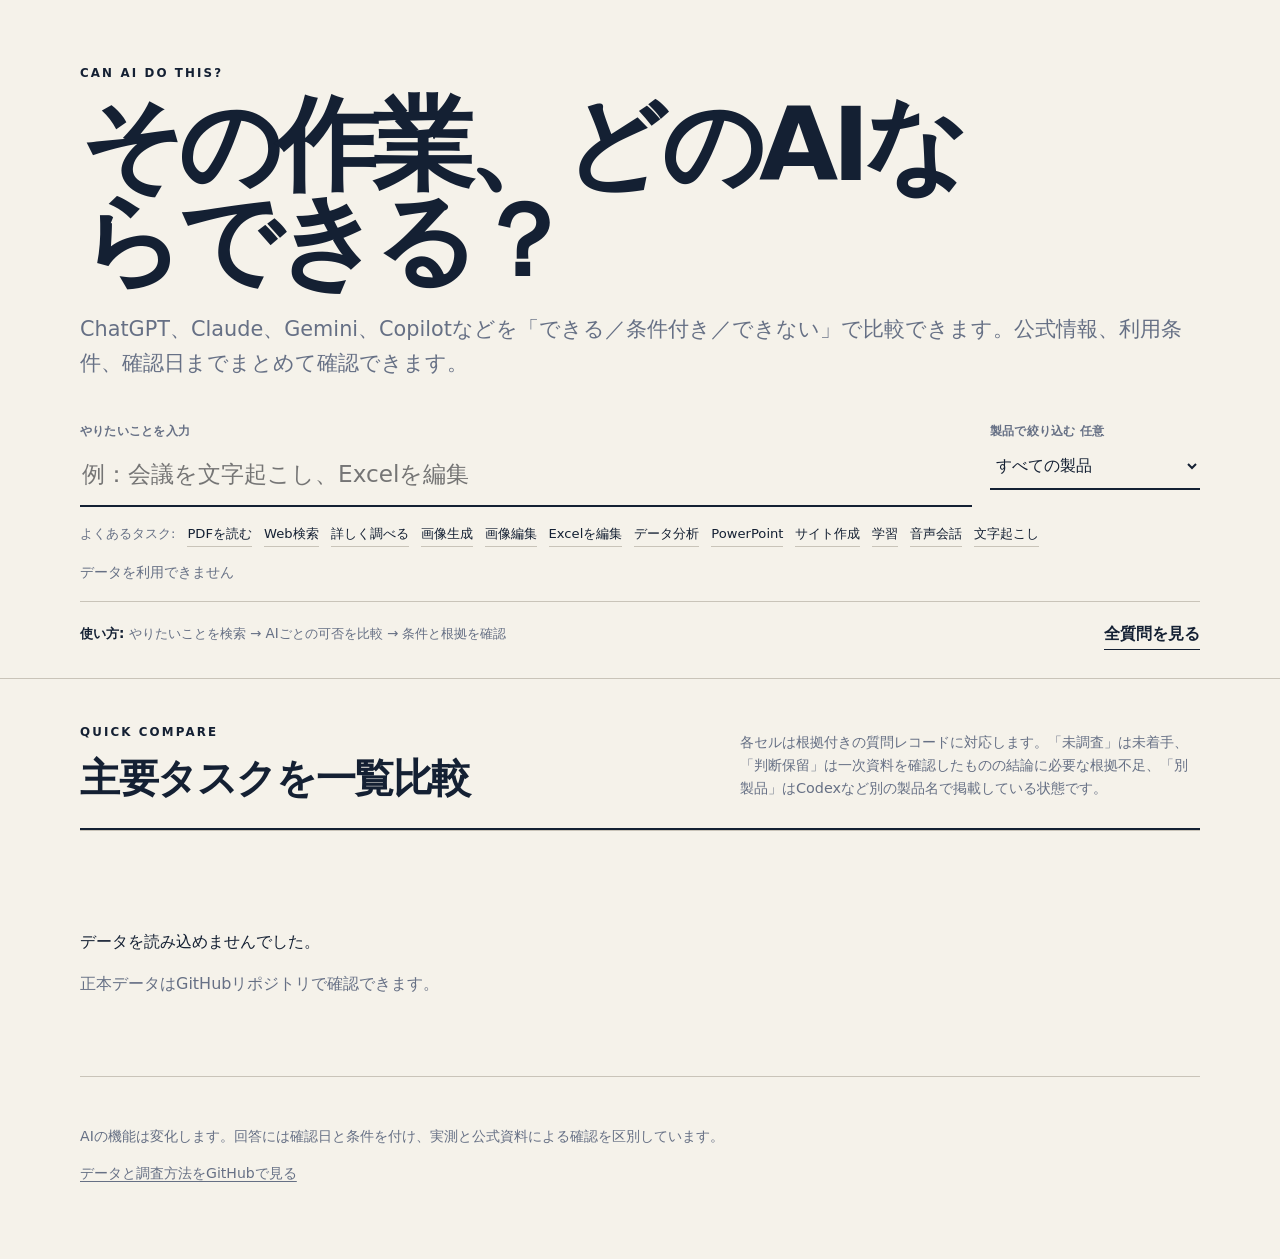
==== commit 64c8d8b5: "Explain comparison matrix states" ====
--- a/site/index.html
+++ b/site/index.html
@@ -62,7 +62,7 @@
           <p class="section-kicker">QUICK COMPARE</p>
           <h2 id="overview-heading" class="section-title">主要タスクを一覧比較</h2>
         </div>
-        <p class="section-note">各セルは根拠付きの質問レコードに対応します。「未調査」は「できない」ではなく、まだこのDBで結論を持っていない状態です。</p>
+        <p class="section-note">各セルは根拠付きの質問レコードに対応します。「未調査」は未着手、「判断保留」は一次資料を確認したものの結論に必要な根拠不足、「別製品」はCodexなど別の製品名で掲載している状態です。</p>
       </div>
       <p id="matrix-coverage" class="matrix-coverage" aria-live="polite"></p>
       <p class="matrix-scroll-hint">横にスクロールして比較できます。</p>
--- a/site/styles.css
+++ b/site/styles.css
@@ -793,3 +793,165 @@
     padding-top: 14px;
   }
 }
+
+
+/* Task comparison matrix */
+.overview-section {
+  padding: 44px 0 18px;
+}
+
+.matrix-coverage {
+  margin: 0 0 12px;
+  color: var(--muted);
+  font-size: 0.8rem;
+}
+
+.matrix-scroll-hint {
+  display: none;
+  margin: 0 0 8px;
+  color: var(--muted);
+  font-size: 0.75rem;
+}
+
+.matrix-wrap {
+  overflow-x: auto;
+  border-top: 2px solid var(--ink);
+  border-bottom: 1px solid var(--line);
+  -webkit-overflow-scrolling: touch;
+}
+
+.matrix-wrap:focus-visible {
+  outline: 3px solid rgba(20, 32, 51, 0.13);
+  outline-offset: 4px;
+}
+
+.matrix-table {
+  width: 100%;
+  min-width: 900px;
+  border-collapse: collapse;
+  font-size: 0.82rem;
+}
+
+.matrix-table th,
+.matrix-table td {
+  padding: 12px 10px;
+  border-bottom: 1px solid var(--line);
+  vertical-align: middle;
+  text-align: left;
+}
+
+.matrix-table thead th {
+  color: var(--muted);
+  font-size: 0.7rem;
+  letter-spacing: 0.04em;
+  white-space: nowrap;
+}
+
+.matrix-table tbody th {
+  width: 280px;
+  min-width: 240px;
+  font-size: 0.9rem;
+  font-weight: 680;
+  line-height: 1.45;
+}
+
+.matrix-status {
+  display: inline-block;
+  min-width: 4.8rem;
+  border: 1px solid currentColor;
+  padding: 4px 7px;
+  text-align: center;
+  text-decoration: none;
+  font-size: 0.72rem;
+  font-weight: 760;
+  white-space: nowrap;
+}
+
+.matrix-status.yes { color: var(--yes); }
+.matrix-status.partial { color: var(--partial); }
+.matrix-status.no { color: var(--no); }
+.matrix-status.unknown,
+.matrix-status.stale { color: var(--unknown); }
+
+.matrix-status:hover,
+.matrix-status:focus-visible {
+  background: var(--ink);
+  border-color: var(--ink);
+  color: var(--paper);
+}
+
+.matrix-status:focus-visible {
+  outline: 3px solid rgba(20, 32, 51, 0.13);
+  outline-offset: 3px;
+}
+
+.matrix-missing {
+  color: var(--muted);
+  font-size: 0.75rem;
+  white-space: nowrap;
+}
+
+.matrix-others {
+  display: grid;
+  gap: 3px;
+  min-width: 110px;
+}
+
+.matrix-others a {
+  white-space: nowrap;
+  font-size: 0.76rem;
+}
+
+.matrix-others a span {
+  color: var(--muted);
+  font-size: 0.7rem;
+}
+
+@media (max-width: 720px) {
+  .overview-section {
+    padding-top: 34px;
+  }
+
+  .matrix-scroll-hint {
+    display: block;
+  }
+
+  .matrix-table {
+    min-width: 820px;
+  }
+
+  .matrix-table thead th:first-child,
+  .matrix-table tbody th {
+    position: sticky;
+    left: 0;
+    z-index: 2;
+    background: var(--paper);
+    box-shadow: 1px 0 0 var(--line);
+  }
+
+  .matrix-table thead th:first-child {
+    z-index: 3;
+  }
+
+  .matrix-table tbody th {
+    width: 180px;
+    min-width: 180px;
+    font-size: 0.82rem;
+  }
+
+  .matrix-table th,
+  .matrix-table td {
+    padding: 10px 8px;
+  }
+}
+
+
+.matrix-hold {
+  color: var(--partial);
+  font-weight: 700;
+}
+
+.matrix-out-of-scope {
+  color: var(--ink);
+  font-weight: 650;
+}
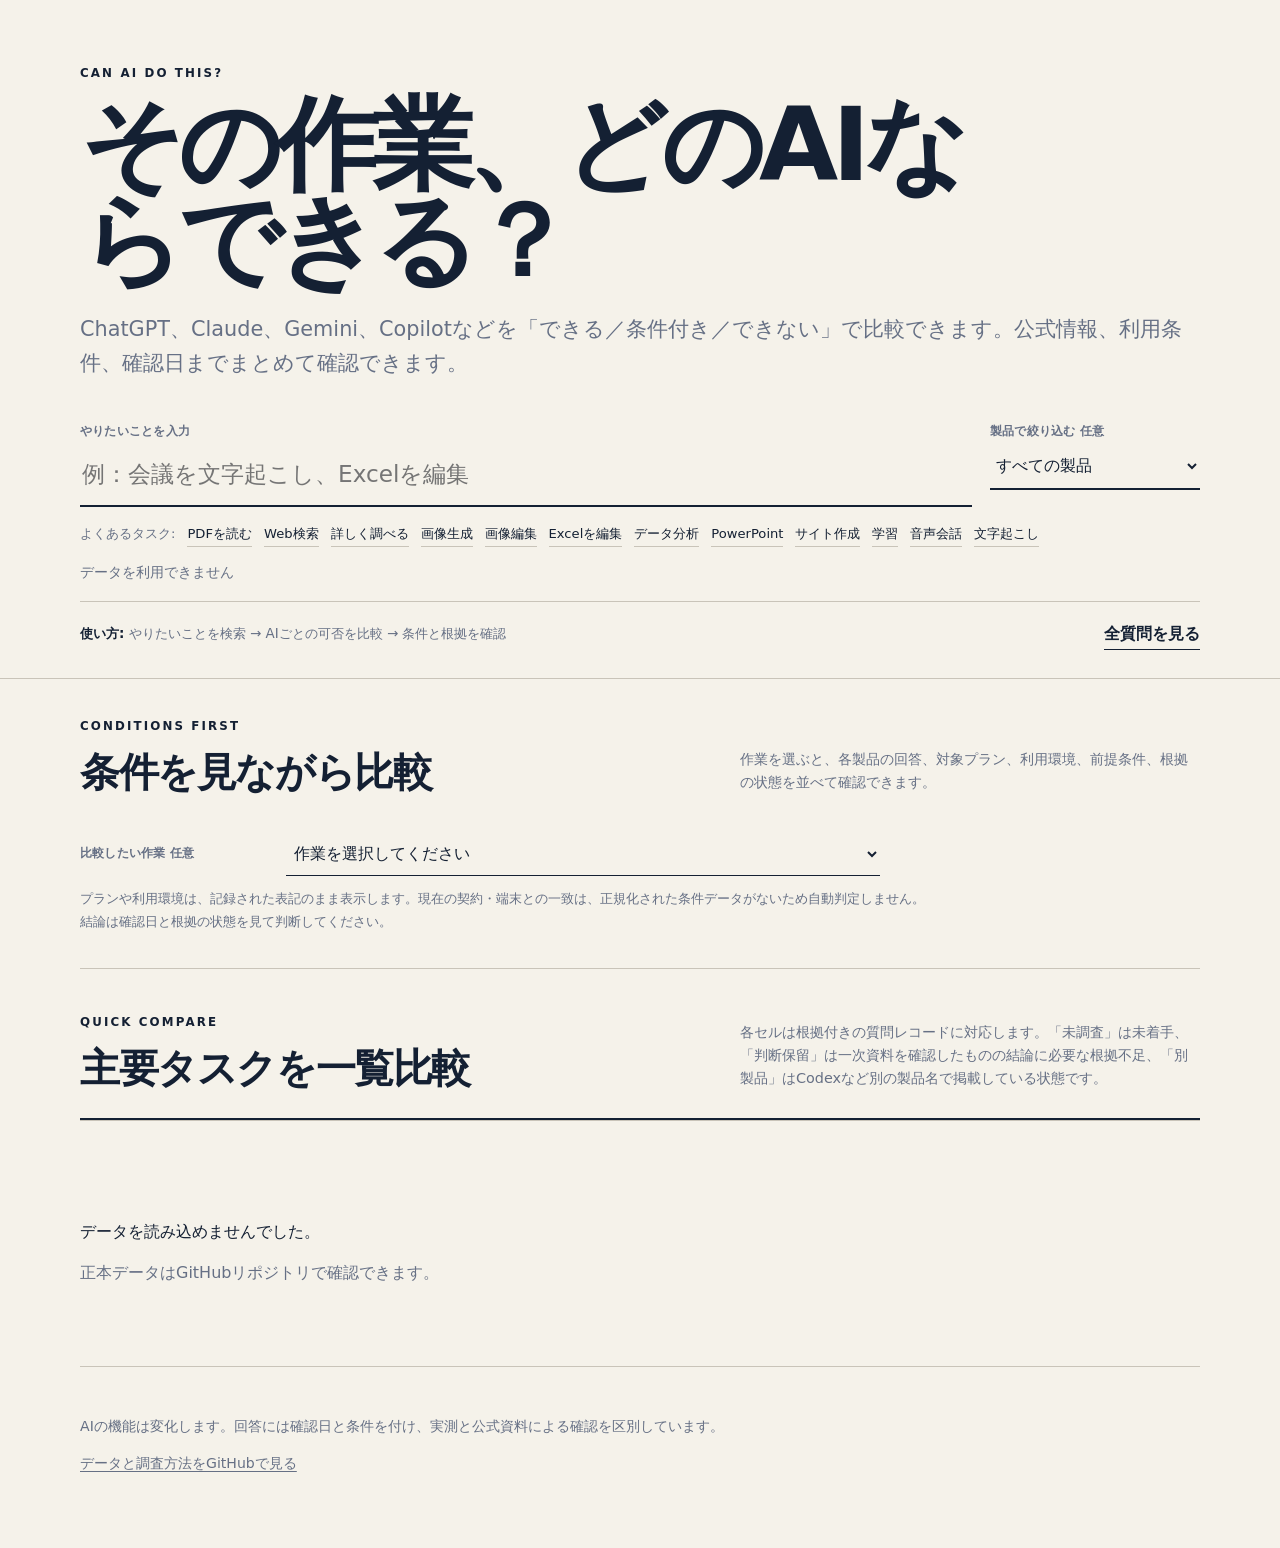
==== commit 9756b8aa: "Add condition-aware comparison task selector" ====
--- a/site/index.html
+++ b/site/index.html
@@ -4,6 +4,7 @@
   <meta charset="utf-8">
   <meta name="viewport" content="width=device-width, initial-scale=1">
   <meta name="description" content="AIでやりたい作業について、ChatGPT・Claude・Gemini・Copilotなどの対応可否を、公式情報・利用条件・確認日つきで比較できます。">
+  <meta name="google-site-verification" content="b9nfpuA9jwHYTec0Rx6jx1EAxkTrDSkCnbPI2Vc4df8" />
   <title>Can AI Do This? | その作業、どのAIならできる？</title>
   <link rel="stylesheet" href="./styles.css">
 </head>
@@ -56,6 +57,43 @@
   </header>
 
   <main class="wrap">
+    <section id="condition-comparison-section" class="condition-comparison-section" aria-labelledby="condition-comparison-heading">
+      <div class="section-head">
+        <div>
+          <p class="section-kicker">CONDITIONS FIRST</p>
+          <h2 id="condition-comparison-heading" class="section-title">条件を見ながら比較</h2>
+        </div>
+        <p class="section-note">作業を選ぶと、各製品の回答、対象プラン、利用環境、前提条件、根拠の状態を並べて確認できます。</p>
+      </div>
+      <div class="condition-comparison-controls">
+        <label class="field-label" for="condition-task">比較したい作業 <span class="muted">任意</span></label>
+        <select id="condition-task">
+          <option value="">作業を選択してください</option>
+        </select>
+      </div>
+      <p class="condition-comparison-note">プランや利用環境は、記録された表記のまま表示します。現在の契約・端末との一致は、正規化された条件データがないため自動判定しません。結論は確認日と根拠の状態を見て判断してください。</p>
+      <div id="condition-comparison-results" hidden>
+        <p id="condition-comparison-title" class="condition-comparison-title"></p>
+        <div class="comparison-wrap condition-comparison-wrap">
+          <table class="comparison-table condition-comparison-table">
+            <thead>
+              <tr>
+                <th scope="col">製品</th>
+                <th scope="col">回答</th>
+                <th scope="col">対象プラン</th>
+                <th scope="col">利用環境</th>
+                <th scope="col">前提・制限</th>
+                <th scope="col">根拠の状態</th>
+                <th scope="col">最終確認</th>
+                <th scope="col">詳細</th>
+              </tr>
+            </thead>
+            <tbody id="condition-comparison-body"></tbody>
+          </table>
+        </div>
+      </div>
+    </section>
+
     <section id="overview-section" class="overview-section" aria-labelledby="overview-heading">
       <div class="section-head">
         <div>
@@ -144,6 +182,7 @@
 
   <script src="./freshness.js" defer></script>
   <script src="./feedback.js" defer></script>
+  <script src="./condition-comparison.js" defer></script>
   <script src="./app.js" defer></script>
 </body>
 </html>
--- a/site/styles.css
+++ b/site/styles.css
@@ -198,6 +198,115 @@
   border-bottom: 0;
 }
 
+.condition-comparison-section {
+  padding: 38px 0 34px;
+  border-bottom: 1px solid var(--line);
+}
+
+.condition-comparison-controls {
+  display: grid;
+  grid-template-columns: 12rem minmax(0, 1fr);
+  align-items: center;
+  gap: 14px;
+  max-width: 800px;
+  margin-top: 22px;
+}
+
+.condition-comparison-controls .field-label {
+  margin: 0;
+}
+
+.condition-comparison-controls select {
+  width: 100%;
+  min-height: 44px;
+  border: 0;
+  border-bottom: 1px solid var(--ink);
+  border-radius: 0;
+  background: transparent;
+  color: var(--ink);
+  font: inherit;
+  padding: 9px 4px;
+}
+
+.condition-comparison-controls select:focus-visible {
+  outline: 3px solid rgba(20, 32, 51, 0.13);
+  outline-offset: 4px;
+}
+
+.condition-comparison-note,
+.condition-comparison-title {
+  max-width: 850px;
+  color: var(--muted);
+  font-size: 0.84rem;
+  line-height: 1.7;
+}
+
+.condition-comparison-note {
+  margin: 12px 0 0;
+}
+
+.condition-comparison-title {
+  margin: 22px 0 12px;
+  color: var(--ink);
+  font-weight: 700;
+}
+
+.condition-comparison-wrap {
+  margin-top: 0;
+}
+
+.condition-comparison-table {
+  min-width: 1180px;
+}
+
+.condition-comparison-table td {
+  line-height: 1.55;
+}
+
+.condition-comparison-table td[data-label="製品"] {
+  min-width: 125px;
+  font-weight: 700;
+}
+
+.condition-comparison-table td[data-label="対象プラン"] {
+  min-width: 210px;
+}
+
+.condition-comparison-table td[data-label="利用環境"] {
+  min-width: 190px;
+}
+
+.condition-list {
+  min-width: 250px;
+  margin: 0;
+  padding-left: 1.15rem;
+}
+
+.condition-list li + li {
+  margin-top: 7px;
+}
+
+.condition-evidence {
+  display: inline-block;
+  min-width: 170px;
+  font-size: 0.78rem;
+}
+
+.condition-subtext,
+.condition-missing-note {
+  display: block;
+  margin-top: 5px;
+  color: var(--muted);
+  font-size: 0.76rem;
+  font-weight: 400;
+  line-height: 1.5;
+}
+
+.condition-missing-note {
+  max-width: 280px;
+  white-space: normal;
+}
+
 .task-cell {
   min-width: 310px;
   font-size: 0.96rem;
@@ -252,6 +361,7 @@
 .answer-badge.partial { color: var(--partial); }
 .answer-badge.no { color: var(--no); }
 .answer-badge.unknown { color: var(--unknown); }
+.answer-badge.stale { color: var(--unknown); }
 
 .answer {
   display: grid;
@@ -365,6 +475,74 @@
 }
 
 @media (max-width: 720px) {
+  .condition-comparison-section {
+    padding: 32px 0 28px;
+  }
+
+  .condition-comparison-controls {
+    grid-template-columns: 1fr;
+    gap: 6px;
+    margin-top: 18px;
+  }
+
+  .condition-comparison-wrap {
+    overflow-x: visible;
+  }
+
+  .condition-comparison-table {
+    min-width: 0;
+  }
+
+  .condition-comparison-table thead {
+    display: none;
+  }
+
+  .condition-comparison-table,
+  .condition-comparison-table tbody,
+  .condition-comparison-table tr {
+    display: block;
+    width: 100%;
+  }
+
+  .condition-comparison-table tr {
+    padding: 12px 0;
+    border-bottom: 1px solid var(--line);
+  }
+
+  .condition-comparison-table td {
+    display: grid;
+    grid-template-columns: 6.7rem minmax(0, 1fr);
+    gap: 9px;
+    padding: 5px 0;
+    border-bottom: 0;
+    overflow-wrap: anywhere;
+  }
+
+  .condition-comparison-table td::before {
+    content: attr(data-label);
+    color: var(--muted);
+    font-size: 0.72rem;
+    font-weight: 700;
+    letter-spacing: 0.02em;
+  }
+
+  .condition-comparison-table td[data-label="製品"] {
+    min-width: 0;
+  }
+
+  .condition-comparison-table td[data-label="対象プラン"],
+  .condition-comparison-table td[data-label="利用環境"] {
+    min-width: 0;
+  }
+
+  .condition-list {
+    min-width: 0;
+  }
+
+  .condition-evidence {
+    min-width: 0;
+  }
+
   .masthead { padding-top: 42px; }
 
   .search-row {
